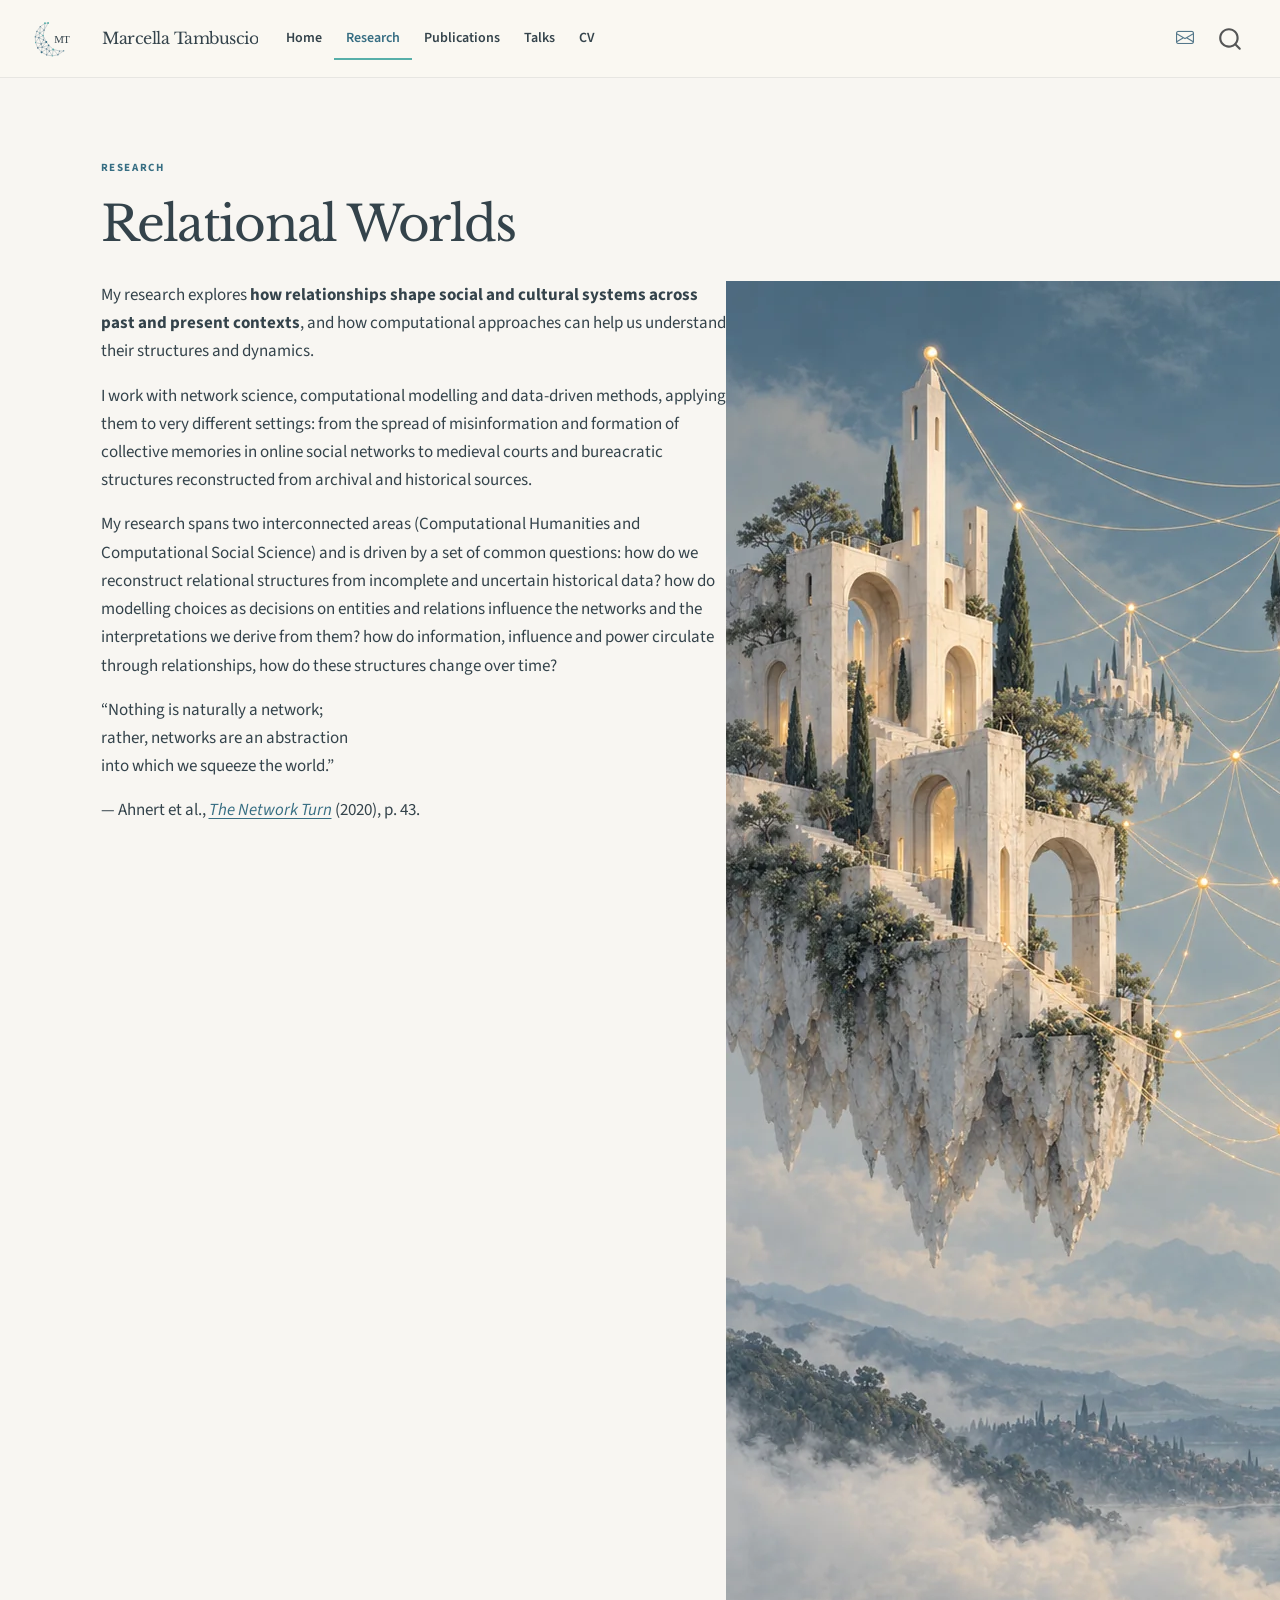
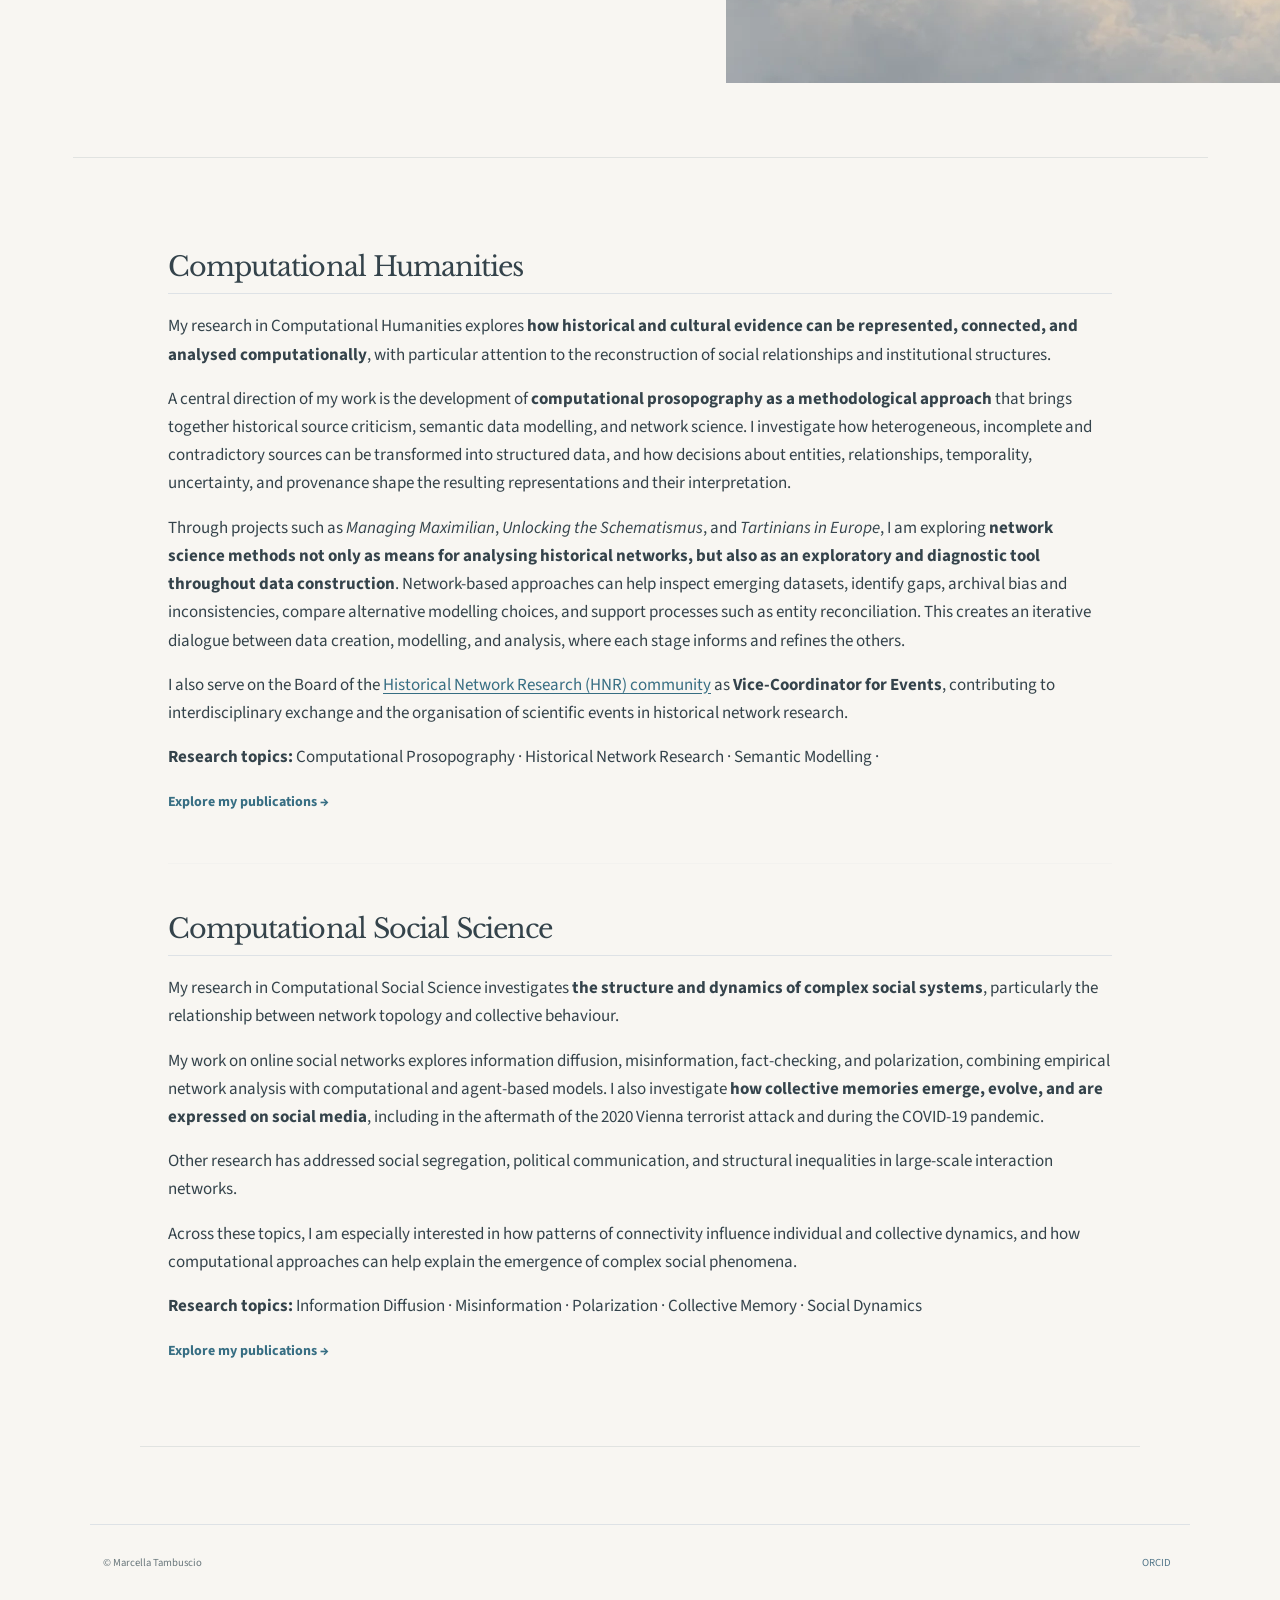
==== research.html @ 3cfc05c6 "Built site for gh-pages" ====
<!DOCTYPE html>
<html xmlns="http://www.w3.org/1999/xhtml" lang="en" xml:lang="en"><head>

<meta charset="utf-8">
<meta name="generator" content="quarto-1.10.19">

<meta name="viewport" content="width=device-width, initial-scale=1.0, user-scalable=yes">


<title>Research – Marcella Tambuscio</title>
<style>
/* Default styles provided by pandoc.
** See https://pandoc.org/MANUAL.html#variables-for-html for config info.
*/
span.smallcaps{font-variant: small-caps;}
div.columns{display: flex; gap: 1.5em;}
div.column{flex: auto;}
@media screen {
div.columns{gap: min(4vw, 1.5em);}
div.column{overflow-x: auto;}
}
div.hanging-indent{margin-left: 1.5em; text-indent: -1.5em;}
ul.task-list{list-style: none;}
ul.task-list li input[type="checkbox"] {
  width: 0.8em;
  margin: 0 0.8em 0.2em -1em; /* quarto-specific, see https://github.com/quarto-dev/quarto-cli/issues/4556 */ 
  vertical-align: middle;
}
</style>


<script src="site_libs/quarto-nav/quarto-nav.js"></script>
<script src="site_libs/quarto-nav/headroom.min.js"></script>
<script src="site_libs/clipboard/clipboard.min.js"></script>
<script src="site_libs/quarto-search/autocomplete.umd.js"></script>
<script src="site_libs/quarto-search/fuse.min.js"></script>
<script src="site_libs/quarto-search/quarto-search.js"></script>
<meta name="quarto:offset" content="./">
<link href="./assets/favicon.svg" rel="icon" type="image/svg+xml">
<script src="site_libs/quarto-html/quarto.js" type="module"></script>
<script src="site_libs/quarto-html/tabsets/tabsets.js" type="module"></script>
<script src="site_libs/quarto-html/popper.min.js"></script>
<script src="site_libs/quarto-html/tippy.umd.min.js"></script>
<script src="site_libs/quarto-html/anchor.min.js"></script>
<link href="site_libs/quarto-html/tippy.css" rel="stylesheet">
<link href="site_libs/quarto-html/quarto-syntax-highlighting-bf27225e3a48a9273f3daa8f8e829971.css" rel="stylesheet" id="quarto-text-highlighting-styles">
<script src="site_libs/bootstrap/bootstrap.min.js"></script>
<link href="site_libs/bootstrap/bootstrap-icons.css" rel="stylesheet">
<link href="site_libs/bootstrap/bootstrap-eec307e917b34aa638387cc2dadd3fce.min.css" rel="stylesheet" append-hash="true" id="quarto-bootstrap" data-mode="light">
<script id="quarto-search-options" type="application/json">{
  "location": "navbar",
  "copy-button": false,
  "collapse-after": 3,
  "panel-placement": "end",
  "type": "overlay",
  "limit": 50,
  "keyboard-shortcut": [
    "f",
    "/",
    "s"
  ],
  "show-item-context": false,
  "language": {
    "search-no-results-text": "No results",
    "search-matching-documents-text": "matching documents",
    "search-copy-link-title": "Copy link to search",
    "search-hide-matches-text": "Hide additional matches",
    "search-more-match-text": "more match in this document",
    "search-more-matches-text": "more matches in this document",
    "search-clear-button-title": "Clear",
    "search-text-placeholder": "",
    "search-detached-cancel-button-title": "Cancel",
    "search-submit-button-title": "Submit",
    "search-label": "Search"
  }
}</script>
<style>html{ scroll-behavior: smooth; }</style>


<link rel="stylesheet" href="styles.css">
</head>

<body class="nav-fixed quarto-light">

<div id="quarto-search-results"></div>
  <header id="quarto-header" class="headroom fixed-top">
    <nav class="navbar navbar-expand-lg " data-bs-theme="dark">
      <div class="navbar-container container-fluid">
      <div class="navbar-brand-container mx-auto">
    <a href="./index.html" class="navbar-brand navbar-brand-logo">
    <img src="./assets/logo-moon-mt.svg" alt="MT monogram formed by a network crescent" class="navbar-logo light-content">
    <img src="./assets/logo-moon-mt.svg" alt="MT monogram formed by a network crescent" class="navbar-logo dark-content">
    </a>
    <a class="navbar-brand" href="./index.html">
    <span class="navbar-title">Marcella Tambuscio</span>
    </a>
  </div>
            <div id="quarto-search" class="" title="Search"></div>
          <button class="navbar-toggler" type="button" data-bs-toggle="collapse" data-bs-target="#navbarCollapse" aria-controls="navbarCollapse" role="menu" aria-expanded="false" aria-label="Toggle navigation" onclick="if (window.quartoToggleHeadroom) { window.quartoToggleHeadroom(); }">
  <span class="navbar-toggler-icon"></span>
</button>
          <div class="collapse navbar-collapse" id="navbarCollapse">
            <ul class="navbar-nav navbar-nav-scroll me-auto">
  <li class="nav-item">
    <a class="nav-link" href="./index.html"> 
<span class="menu-text">Home</span></a>
  </li>  
  <li class="nav-item">
    <a class="nav-link active" href="./research.html" aria-current="page"> 
<span class="menu-text">Research</span></a>
  </li>  
  <li class="nav-item">
    <a class="nav-link" href="./publications.html"> 
<span class="menu-text">Publications</span></a>
  </li>  
  <li class="nav-item">
    <a class="nav-link" href="./talks.html"> 
<span class="menu-text">Talks</span></a>
  </li>  
  <li class="nav-item">
    <a class="nav-link" href="./cv.html"> 
<span class="menu-text">CV</span></a>
  </li>  
</ul>
            <ul class="navbar-nav navbar-nav-scroll ms-auto">
  <li class="nav-item compact">
    <a class="nav-link" href="mailto:marcella.tambuscio@uni-graz.at"> <i class="bi bi-envelope" role="img" aria-label="Email">
</i> 
<span class="menu-text"></span></a>
  </li>  
</ul>
          </div> <!-- /navcollapse -->
            <div class="quarto-navbar-tools">
</div>
      </div> <!-- /container-fluid -->
    </nav>
</header>
<!-- content -->
<div id="quarto-content" class="quarto-container page-columns page-rows-contents page-layout-full page-navbar">
<!-- sidebar -->
<!-- margin-sidebar -->
    
<!-- main -->
<main class="content column-page" id="quarto-document-content">

<header id="title-block-header" class="quarto-title-block default">
<div class="quarto-title">
<h1 class="title">Research</h1>
</div>



<div class="quarto-title-meta column-page">

    
  
    
  </div>
  


</header>


<div class="page-intro">
<div class="section-label">
RESEARCH
</div>
<section id="relational-worlds" class="level1">
<h1>Relational Worlds</h1>
<div class="columns">
<div class="column" style="width:58%;">
<p>My research explores <strong>how relationships shape social and cultural systems across past and present contexts</strong>, and how computational approaches can help us understand their structures and dynamics.</p>
<p>I work with network science, computational modelling and data-driven methods, applying them to very different settings: from the spread of misinformation and formation of collective memories in online social networks to medieval courts and bureacratic structures reconstructed from archival and historical sources.</p>
<p>My research spans two interconnected areas (Computational Humanities and Computational Social Science) and is driven by a set of common questions: how do we reconstruct relational structures from incomplete and uncertain historical data? how do modelling choices as decisions on entities and relations influence the networks and the interpretations we derive from them? how do information, influence and power circulate through relationships, how do these structures change over time?</p>
<div class="research-quote">
<p>“Nothing is naturally a network;<br> rather, networks are an abstraction<br> into which we squeeze the world.”</p>
<p>— Ahnert et al., <a href="https://doi.org/10.1017/9781108866804"><em>The Network Turn</em></a> (2020), p.&nbsp;43.</p>
</div>
</div><div class="column" style="width:42%;">
<p><img src="assets/ersilia-relational-worlds.webp" alt="Illustration of historical and cultural connections" class="research-illustration"></p>
</div>
</div>
</section>
</div>
<div class="site-section research-detail">
<section id="computational-humanities" class="level2">
<h2 class="anchored" data-anchor-id="computational-humanities">Computational Humanities</h2>
<p>My research in Computational Humanities explores <strong>how historical and cultural evidence can be represented, connected, and analysed computationally</strong>, with particular attention to the reconstruction of social relationships and institutional structures.</p>
<p>A central direction of my work is the development of <strong>computational prosopography as a methodological approach</strong> that brings together historical source criticism, semantic data modelling, and network science. I investigate how heterogeneous, incomplete and contradictory sources can be transformed into structured data, and how decisions about entities, relationships, temporality, uncertainty, and provenance shape the resulting representations and their interpretation.</p>
<p>Through projects such as <em>Managing Maximilian</em>, <em>Unlocking the Schematismus</em>, and <em>Tartinians in Europe</em>, I am exploring <strong>network science methods not only as means for analysing historical networks, but also as an exploratory and diagnostic tool throughout data construction</strong>. Network-based approaches can help inspect emerging datasets, identify gaps, archival bias and inconsistencies, compare alternative modelling choices, and support processes such as entity reconciliation. This creates an iterative dialogue between data creation, modelling, and analysis, where each stage informs and refines the others.</p>
<p>I also serve on the Board of the <a href="https://historicalnetworkresearch.org/about/">Historical Network Research (HNR) community</a> as <strong>Vice-Coordinator for Events</strong>, contributing to interdisciplinary exchange and the organisation of scientific events in historical network research.</p>
<p><strong>Research topics:</strong> Computational Prosopography · Historical Network Research · Semantic Modelling ·</p>
<!--

**Selected Publications**

- Tambuscio, M., Sagadin, S., Hadden, R. & Vogeler, G. (2026).
  *From Prosopography to Networks: Modelling Choices in Historical Knowledge Graphs*.
  Accepted for publication.

- Tambuscio, M. & Vogeler, G. (2025).
  [*Bridging Semantics and Structure: a Typed Prosopographical Network of Maximilian I’s Court*](https://doi.org/10.63744/eWebTidsVFzV).
  *Anthology of Computers and the Humanities*, 3, 131–141.

- Tambuscio, M. & Andrews, T. L. (2021).
  [*Geolocation and Named Entity Recognition in Ancient Texts: A Case Study about Ghewond’s Armenian History*](https://ceur-ws.org/Vol-2989/short_paper28.pdf).
  *Proceedings of CHR 2021*, 136–148.  

### Selected projects

- [Managing Maximilian](projects/managing-maximilian.qmd) — modelling prosopographical data and relationships at the court of Maximilian I.
- [Unlocking the Schematismus](projects/schematismus.qmd) — investigating administrative and social structures in the Habsburg context.
- [Tartinians in Europe](projects/tartinians.qmd) — reconstructing relationships in eighteenth-century European musical culture.

-->
<p><a href="./publications.html" class="text-link">Explore my publications →</a></p>
<hr>
</section>
<section id="computational-social-science" class="level2">
<h2 class="anchored" data-anchor-id="computational-social-science">Computational Social Science</h2>
<p>My research in Computational Social Science investigates <strong>the structure and dynamics of complex social systems</strong>, particularly the relationship between network topology and collective behaviour.</p>
<p>My work on online social networks explores information diffusion, misinformation, fact-checking, and polarization, combining empirical network analysis with computational and agent-based models. I also investigate <strong>how collective memories emerge, evolve, and are expressed on social media</strong>, including in the aftermath of the 2020 Vienna terrorist attack and during the COVID-19 pandemic.</p>
<p>Other research has addressed social segregation, political communication, and structural inequalities in large-scale interaction networks.</p>
<p>Across these topics, I am especially interested in how patterns of connectivity influence individual and collective dynamics, and how computational approaches can help explain the emergence of complex social phenomena.</p>
<p><strong>Research topics:</strong> Information Diffusion · Misinformation · Polarization · Collective Memory · Social Dynamics</p>
<!--

### Selected Publications

- Tambuscio, Oliveira, Ciampaglia & Ruffo (2018). *Network Segregation in a Model of Misinformation and Fact Checking.*

- Tambuscio & Ruffo (2019). *Urban Legends Spreading in a Segregated Society.*

- Lai, Tambuscio, Patti, Ruffo & Rosso (2019). *Stance Polarity in Political Debates: A Diachronic Perspective of Network Homophily and Conversations on Twitter.*

- Semeraro, Tambuscio, Ronchiadin & Ruffo (2020). *Structural Inequalities Emerging from a Large Wire Transfers Network.*

- Tambuscio & Tschiggerl (2023). *“#schleichdiduoaschloch” Terror, Collective Memory, and Social Media.*

-->
<p><a href="./publications.html" class="text-link">Explore my publications →</a></p>
</section>
</div>



<a onclick="window.scrollTo(0, 0); return false;" role="button" id="quarto-back-to-top"><i class="bi bi-arrow-up"></i> Back to top</a></main> <!-- /main -->
<script id="quarto-html-after-body" type="application/javascript">
  window.document.addEventListener("DOMContentLoaded", function (event) {
    const icon = "";
    const anchorJS = new window.AnchorJS();
    anchorJS.options = {
      placement: 'right',
      icon: icon
    };
    anchorJS.add('.anchored');
    const isCodeAnnotation = (el) => {
      for (const clz of el.classList) {
        if (clz.startsWith('code-annotation-')) {                     
          return true;
        }
      }
      return false;
    }
    const onCopySuccess = function(e) {
      // button target
      const button = e.trigger;
      // don't keep focus
      button.blur();
      // flash "checked"
      button.classList.add('code-copy-button-checked');
      var currentTitle = button.getAttribute("title");
      button.setAttribute("title", "Copied!");
      let tooltip;
      if (window.bootstrap) {
        button.setAttribute("data-bs-toggle", "tooltip");
        button.setAttribute("data-bs-placement", "left");
        button.setAttribute("data-bs-title", "Copied!");
        tooltip = new bootstrap.Tooltip(button, 
          { trigger: "manual", 
            customClass: "code-copy-button-tooltip",
            offset: [0, -8]});
        tooltip.show();    
      }
      setTimeout(function() {
        if (tooltip) {
          tooltip.hide();
          button.removeAttribute("data-bs-title");
          button.removeAttribute("data-bs-toggle");
          button.removeAttribute("data-bs-placement");
        }
        button.setAttribute("title", currentTitle);
        button.classList.remove('code-copy-button-checked');
      }, 1000);
      // clear code selection
      e.clearSelection();
    }
    const getTextToCopy = function(trigger) {
      const outerScaffold = trigger.parentElement.cloneNode(true);
      const codeEl = outerScaffold.querySelector('code');
      for (const childEl of codeEl.children) {
        if (isCodeAnnotation(childEl)) {
          childEl.remove();
        }
      }
      return codeEl.innerText;
    }
    const clipboard = new window.ClipboardJS('.code-copy-button:not([data-in-quarto-modal])', {
      text: getTextToCopy
    });
    clipboard.on('success', onCopySuccess);
    if (window.document.getElementById('quarto-embedded-source-code-modal')) {
      const clipboardModal = new window.ClipboardJS('.code-copy-button[data-in-quarto-modal]', {
        text: getTextToCopy,
        container: window.document.getElementById('quarto-embedded-source-code-modal')
      });
      clipboardModal.on('success', onCopySuccess);
    }
      var localhostRegex = new RegExp(/^(?:http|https):\/\/localhost\:?[0-9]*\//);
      var mailtoRegex = new RegExp(/^mailto:/);
        var filterRegex = new RegExp("https:\/\/mtambuscio\.github\.io");
      var isInternal = (href) => {
          return filterRegex.test(href) || localhostRegex.test(href) || mailtoRegex.test(href);
      }
      // Inspect non-navigation links and adorn them if external
     var links = window.document.querySelectorAll('a[href]:not(.nav-link):not(.navbar-brand):not(.toc-action):not(.sidebar-link):not(.sidebar-item-toggle):not(.pagination-link):not(.no-external):not([aria-hidden]):not(.dropdown-item):not(.quarto-navigation-tool):not(.about-link)');
      for (var i=0; i<links.length; i++) {
        const link = links[i];
        if (!isInternal(link.href)) {
          // undo the damage that might have been done by quarto-nav.js in the case of
          // links that we want to consider external
          if (link.dataset.originalHref !== undefined) {
            link.href = link.dataset.originalHref;
          }
            // target, if specified
            link.setAttribute("target", "_blank");
            if (link.getAttribute("rel") === null) {
              link.setAttribute("rel", "noopener");
            }
        }
      }
    function tippyHover(el, contentFn, onTriggerFn, onUntriggerFn) {
      const config = {
        allowHTML: true,
        maxWidth: 500,
        delay: 100,
        arrow: false,
        appendTo: function(el) {
            return el.parentElement;
        },
        interactive: true,
        interactiveBorder: 10,
        theme: 'quarto',
        placement: 'bottom-start',
      };
      if (contentFn) {
        config.content = contentFn;
      }
      if (onTriggerFn) {
        config.onTrigger = onTriggerFn;
      }
      if (onUntriggerFn) {
        config.onUntrigger = onUntriggerFn;
      }
      window.tippy(el, config); 
    }
    const noterefs = window.document.querySelectorAll('a[role="doc-noteref"]');
    for (var i=0; i<noterefs.length; i++) {
      const ref = noterefs[i];
      tippyHover(ref, function() {
        // use id or data attribute instead here
        let href = ref.getAttribute('data-footnote-href') || ref.getAttribute('href');
        try { href = new URL(href).hash; } catch {}
        const id = href.replace(/^#\/?/, "");
        const note = window.document.getElementById(id);
        if (note) {
          return note.innerHTML;
        } else {
          return "";
        }
      });
    }
    const xrefs = window.document.querySelectorAll('a.quarto-xref');
    const processXRef = (id, note) => {
      // Strip column container classes
      const stripColumnClz = (el) => {
        el.classList.remove("page-full", "page-columns");
        if (el.children) {
          for (const child of el.children) {
            stripColumnClz(child);
          }
        }
      }
      stripColumnClz(note)
      if (id === null || id.startsWith('sec-')) {
        // Special case sections, only their first couple elements
        const container = document.createElement("div");
        if (note.children && note.children.length > 2) {
          container.appendChild(note.children[0].cloneNode(true));
          for (let i = 1; i < note.children.length; i++) {
            const child = note.children[i];
            if (child.tagName === "P" && child.innerText === "") {
              continue;
            } else {
              container.appendChild(child.cloneNode(true));
              break;
            }
          }
          if (window.Quarto?.typesetMath) {
            window.Quarto.typesetMath(container);
          }
          return container.innerHTML
        } else {
          if (window.Quarto?.typesetMath) {
            window.Quarto.typesetMath(note);
          }
          return note.innerHTML;
        }
      } else {
        // Remove any anchor links if they are present
        const anchorLink = note.querySelector('a.anchorjs-link');
        if (anchorLink) {
          anchorLink.remove();
        }
        if (window.Quarto?.typesetMath) {
          window.Quarto.typesetMath(note);
        }
        if (note.classList.contains("callout")) {
          return note.outerHTML;
        } else {
          return note.innerHTML;
        }
      }
    }
    for (var i=0; i<xrefs.length; i++) {
      const xref = xrefs[i];
      tippyHover(xref, undefined, function(instance) {
        instance.disable();
        let url = xref.getAttribute('href');
        let hash = undefined; 
        if (url.startsWith('#')) {
          hash = url;
        } else {
          try { hash = new URL(url).hash; } catch {}
        }
        if (hash) {
          const id = hash.replace(/^#\/?/, "");
          const note = window.document.getElementById(id);
          if (note !== null) {
            try {
              const html = processXRef(id, note.cloneNode(true));
              instance.setContent(html);
            } finally {
              instance.enable();
              instance.show();
            }
          } else {
            // See if we can fetch this
            fetch(url.split('#')[0])
            .then(res => res.text())
            .then(html => {
              const parser = new DOMParser();
              const htmlDoc = parser.parseFromString(html, "text/html");
              const note = htmlDoc.getElementById(id);
              if (note !== null) {
                const html = processXRef(id, note);
                instance.setContent(html);
              } 
            }).finally(() => {
              instance.enable();
              instance.show();
            });
          }
        } else {
          // See if we can fetch a full url (with no hash to target)
          // This is a special case and we should probably do some content thinning / targeting
          fetch(url)
          .then(res => res.text())
          .then(html => {
            const parser = new DOMParser();
            const htmlDoc = parser.parseFromString(html, "text/html");
            const note = htmlDoc.querySelector('main.content');
            if (note !== null) {
              // This should only happen for chapter cross references
              // (since there is no id in the URL)
              // remove the first header
              if (note.children.length > 0 && note.children[0].tagName === "HEADER") {
                note.children[0].remove();
              }
              const html = processXRef(null, note);
              instance.setContent(html);
            } 
          }).finally(() => {
            instance.enable();
            instance.show();
          });
        }
      }, function(instance) {
      });
    }
        let selectedAnnoteEl;
        const selectorForAnnotation = ( cell, annotation) => {
          let cellAttr = 'data-code-cell="' + cell + '"';
          let lineAttr = 'data-code-annotation="' +  annotation + '"';
          const selector = 'span[' + cellAttr + '][' + lineAttr + ']';
          return selector;
        }
        const selectCodeLines = (annoteEl) => {
          const doc = window.document;
          const targetCell = annoteEl.getAttribute("data-target-cell");
          const targetAnnotation = annoteEl.getAttribute("data-target-annotation");
          const annoteSpan = window.document.querySelector(selectorForAnnotation(targetCell, targetAnnotation));
          const lines = annoteSpan.getAttribute("data-code-lines").split(",");
          const lineIds = lines.map((line) => {
            return targetCell + "-" + line;
          })
          let top = null;
          let height = null;
          let parent = null;
          if (lineIds.length > 0) {
              //compute the position of the single el (top and bottom and make a div)
              const el = window.document.getElementById(lineIds[0]);
              top = el.offsetTop;
              height = el.offsetHeight;
              parent = el.parentElement.parentElement;
            if (lineIds.length > 1) {
              const lastEl = window.document.getElementById(lineIds[lineIds.length - 1]);
              const bottom = lastEl.offsetTop + lastEl.offsetHeight;
              height = bottom - top;
            }
            if (top !== null && height !== null && parent !== null) {
              // cook up a div (if necessary) and position it 
              let div = window.document.getElementById("code-annotation-line-highlight");
              if (div === null) {
                div = window.document.createElement("div");
                div.setAttribute("id", "code-annotation-line-highlight");
                div.style.position = 'absolute';
                parent.appendChild(div);
              }
              div.style.top = top - 2 + "px";
              div.style.height = height + 4 + "px";
              div.style.left = 0;
              let gutterDiv = window.document.getElementById("code-annotation-line-highlight-gutter");
              if (gutterDiv === null) {
                gutterDiv = window.document.createElement("div");
                gutterDiv.setAttribute("id", "code-annotation-line-highlight-gutter");
                gutterDiv.style.position = 'absolute';
                const codeCell = window.document.getElementById(targetCell);
                const gutter = codeCell.querySelector('.code-annotation-gutter');
                gutter.appendChild(gutterDiv);
              }
              gutterDiv.style.top = top - 2 + "px";
              gutterDiv.style.height = height + 4 + "px";
            }
            selectedAnnoteEl = annoteEl;
          }
        };
        const unselectCodeLines = () => {
          const elementsIds = ["code-annotation-line-highlight", "code-annotation-line-highlight-gutter"];
          elementsIds.forEach((elId) => {
            const div = window.document.getElementById(elId);
            if (div) {
              div.remove();
            }
          });
          selectedAnnoteEl = undefined;
        };
          // Handle positioning of the toggle
      window.addEventListener(
        "resize",
        throttle(() => {
          elRect = undefined;
          if (selectedAnnoteEl) {
            selectCodeLines(selectedAnnoteEl);
          }
        }, 10)
      );
      function throttle(fn, ms) {
      let throttle = false;
      let timer;
        return (...args) => {
          if(!throttle) { // first call gets through
              fn.apply(this, args);
              throttle = true;
          } else { // all the others get throttled
              if(timer) clearTimeout(timer); // cancel #2
              timer = setTimeout(() => {
                fn.apply(this, args);
                timer = throttle = false;
              }, ms);
          }
        };
      }
        // Attach click handler to the DT
        const annoteDls = window.document.querySelectorAll('dt[data-target-cell]');
        for (const annoteDlNode of annoteDls) {
          annoteDlNode.addEventListener('click', (event) => {
            const clickedEl = event.target;
            if (clickedEl !== selectedAnnoteEl) {
              unselectCodeLines();
              const activeEl = window.document.querySelector('dt[data-target-cell].code-annotation-active');
              if (activeEl) {
                activeEl.classList.remove('code-annotation-active');
              }
              selectCodeLines(clickedEl);
              clickedEl.classList.add('code-annotation-active');
            } else {
              // Unselect the line
              unselectCodeLines();
              clickedEl.classList.remove('code-annotation-active');
            }
          });
        }
    const findCites = (el) => {
      const parentEl = el.parentElement;
      if (parentEl) {
        const cites = parentEl.dataset.cites;
        if (cites) {
          return {
            el,
            cites: cites.split(' ')
          };
        } else {
          return findCites(el.parentElement)
        }
      } else {
        return undefined;
      }
    };
    var bibliorefs = window.document.querySelectorAll('a[role="doc-biblioref"]');
    for (var i=0; i<bibliorefs.length; i++) {
      const ref = bibliorefs[i];
      const citeInfo = findCites(ref);
      if (citeInfo) {
        tippyHover(citeInfo.el, function() {
          var popup = window.document.createElement('div');
          citeInfo.cites.forEach(function(cite) {
            var citeDiv = window.document.createElement('div');
            citeDiv.classList.add('hanging-indent');
            citeDiv.classList.add('csl-entry');
            var biblioDiv = window.document.getElementById('ref-' + cite);
            if (biblioDiv) {
              citeDiv.innerHTML = biblioDiv.innerHTML;
            }
            popup.appendChild(citeDiv);
          });
          return popup.innerHTML;
        });
      }
    }
  });
  </script>
</div> <!-- /content -->
<footer class="footer">
  <div class="nav-footer">
    <div class="nav-footer-left">
<p>© Marcella Tambuscio</p>
</div>   
    <div class="nav-footer-center">
      &nbsp;
    </div>
    <div class="nav-footer-right">
      <ul class="footer-items list-unstyled">
    <li class="nav-item">
    <a class="nav-link" href="https://orcid.org/0000-0003-2097-1333">
<p>ORCID</p>
</a>
  </li>  
</ul>
    </div>
  </div>
</footer>




<script src="site_libs/quarto-html/zenscroll-min.js"></script>
</body></html>
---- site_libs/quarto-html/tippy.css ----
.tippy-box[data-animation=fade][data-state=hidden]{opacity:0}[data-tippy-root]{max-width:calc(100vw - 10px)}.tippy-box{position:relative;background-color:#333;color:#fff;border-radius:4px;font-size:14px;line-height:1.4;white-space:normal;outline:0;transition-property:transform,visibility,opacity}.tippy-box[data-placement^=top]>.tippy-arrow{bottom:0}.tippy-box[data-placement^=top]>.tippy-arrow:before{bottom:-7px;left:0;border-width:8px 8px 0;border-top-color:initial;transform-origin:center top}.tippy-box[data-placement^=bottom]>.tippy-arrow{top:0}.tippy-box[data-placement^=bottom]>.tippy-arrow:before{top:-7px;left:0;border-width:0 8px 8px;border-bottom-color:initial;transform-origin:center bottom}.tippy-box[data-placement^=left]>.tippy-arrow{right:0}.tippy-box[data-placement^=left]>.tippy-arrow:before{border-width:8px 0 8px 8px;border-left-color:initial;right:-7px;transform-origin:center left}.tippy-box[data-placement^=right]>.tippy-arrow{left:0}.tippy-box[data-placement^=right]>.tippy-arrow:before{left:-7px;border-width:8px 8px 8px 0;border-right-color:initial;transform-origin:center right}.tippy-box[data-inertia][data-state=visible]{transition-timing-function:cubic-bezier(.54,1.5,.38,1.11)}.tippy-arrow{width:16px;height:16px;color:#333}.tippy-arrow:before{content:"";position:absolute;border-color:transparent;border-style:solid}.tippy-content{position:relative;padding:5px 9px;z-index:1}
---- site_libs/quarto-html/quarto-syntax-highlighting-bf27225e3a48a9273f3daa8f8e829971.css ----
/* quarto syntax highlight colors */
:root {
  --quarto-hl-ot-color: #003B4F;
  --quarto-hl-at-color: #657422;
  --quarto-hl-ss-color: #20794D;
  --quarto-hl-an-color: #5E5E5E;
  --quarto-hl-fu-color: #4758AB;
  --quarto-hl-st-color: #20794D;
  --quarto-hl-cf-color: #003B4F;
  --quarto-hl-op-color: #5E5E5E;
  --quarto-hl-er-color: #AD0000;
  --quarto-hl-bn-color: #AD0000;
  --quarto-hl-al-color: #AD0000;
  --quarto-hl-va-color: #111111;
  --quarto-hl-bu-color: inherit;
  --quarto-hl-ex-color: inherit;
  --quarto-hl-pp-color: #AD0000;
  --quarto-hl-in-color: #5E5E5E;
  --quarto-hl-vs-color: #20794D;
  --quarto-hl-wa-color: #5E5E5E;
  --quarto-hl-do-color: #5E5E5E;
  --quarto-hl-im-color: #00769E;
  --quarto-hl-ch-color: #20794D;
  --quarto-hl-dt-color: #AD0000;
  --quarto-hl-fl-color: #AD0000;
  --quarto-hl-co-color: #5E5E5E;
  --quarto-hl-cv-color: #5E5E5E;
  --quarto-hl-cn-color: #8f5902;
  --quarto-hl-sc-color: #5E5E5E;
  --quarto-hl-dv-color: #AD0000;
  --quarto-hl-kw-color: #003B4F;
}

/* other quarto variables */
:root {
  --quarto-font-monospace: SFMono-Regular, Menlo, Monaco, Consolas, "Liberation Mono", "Courier New", monospace;
}

/* syntax highlight based on Pandoc's rules */
pre > code.sourceCode > span {
  color: #003B4F;
}

code.sourceCode > span {
  color: #003B4F;
}

div.sourceCode,
div.sourceCode pre.sourceCode {
  color: #003B4F;
}

/* Normal */
code span {
  color: #003B4F;
}

/* Alert */
code span.al {
  color: #AD0000;
  font-style: inherit;
}

/* Annotation */
code span.an {
  color: #5E5E5E;
  font-style: inherit;
}

/* Attribute */
code span.at {
  color: #657422;
  font-style: inherit;
}

/* BaseN */
code span.bn {
  color: #AD0000;
  font-style: inherit;
}

/* BuiltIn */
code span.bu {
  font-style: inherit;
}

/* ControlFlow */
code span.cf {
  color: #003B4F;
  font-weight: bold;
  font-style: inherit;
}

/* Char */
code span.ch {
  color: #20794D;
  font-style: inherit;
}

/* Constant */
code span.cn {
  color: #8f5902;
  font-style: inherit;
}

/* Comment */
code span.co {
  color: #5E5E5E;
  font-style: inherit;
}

/* CommentVar */
code span.cv {
  color: #5E5E5E;
  font-style: italic;
}

/* Documentation */
code span.do {
  color: #5E5E5E;
  font-style: italic;
}

/* DataType */
code span.dt {
  color: #AD0000;
  font-style: inherit;
}

/* DecVal */
code span.dv {
  color: #AD0000;
  font-style: inherit;
}

/* Error */
code span.er {
  color: #AD0000;
  font-style: inherit;
}

/* Extension */
code span.ex {
  font-style: inherit;
}

/* Float */
code span.fl {
  color: #AD0000;
  font-style: inherit;
}

/* Function */
code span.fu {
  color: #4758AB;
  font-style: inherit;
}

/* Import */
code span.im {
  color: #00769E;
  font-style: inherit;
}

/* Information */
code span.in {
  color: #5E5E5E;
  font-style: inherit;
}

/* Keyword */
code span.kw {
  color: #003B4F;
  font-weight: bold;
  font-style: inherit;
}

/* Operator */
code span.op {
  color: #5E5E5E;
  font-style: inherit;
}

/* Other */
code span.ot {
  color: #003B4F;
  font-style: inherit;
}

/* Preprocessor */
code span.pp {
  color: #AD0000;
  font-style: inherit;
}

/* SpecialChar */
code span.sc {
  color: #5E5E5E;
  font-style: inherit;
}

/* SpecialString */
code span.ss {
  color: #20794D;
  font-style: inherit;
}

/* String */
code span.st {
  color: #20794D;
  font-style: inherit;
}

/* Variable */
code span.va {
  color: #111111;
  font-style: inherit;
}

/* VerbatimString */
code span.vs {
  color: #20794D;
  font-style: inherit;
}

/* Warning */
code span.wa {
  color: #5E5E5E;
  font-style: italic;
}

.prevent-inlining {
  content: "</";
}

/*# sourceMappingURL=8be38f48d34c45af72792cbd699585e7.css.map */
---- styles.css ----
/* Coastal Networks — palette 03 (hybrid) */
@import url('https://fonts.googleapis.com/css2?family=Libre+Baskerville:wght@400;700&family=Source+Sans+3:wght@400;500;600;700&display=swap');
:root {
  --sand:#F8F6F2;
  --paper:#FCFBF8;
  --aqua-pale:#D8E9E7;
  --aqua:#57AFA9;
  --slate-blue:#54778A;
  --deep-blue:#376E83;
  --ink:#34434B;
  --muted:#69777C;
  --line:#E1E3E1;
  --font-body:'Source Sans 3',Arial,sans-serif;
  --font-display:'Libre Baskerville',Georgia,serif;
}
html {scroll-behavior:smooth;}
body {background:var(--sand);color:var(--ink);font-family:var(--font-body);font-size:17px;line-height:1.66;}
::selection {background:#B9DCDA;color:#213942;}
a {color:var(--deep-blue);text-underline-offset:3px;}
a:hover {color:#2A7782;}
#quarto-content {background:var(--sand);}
#quarto-content main {padding:0;max-width:100%;}
#title-block-header {display:none;}
#quarto-header {border-bottom:1px solid rgba(72,87,94,.11);background:rgba(250,248,243,.97);}
.navbar {background:rgba(250,248,243,.97)!important;box-shadow:none;padding:12px 0;}
.navbar-brand {font-family:var(--font-display);font-size:16px!important;letter-spacing:-.03em;color:var(--ink)!important;}
.navbar .nav-link {color:var(--ink)!important;font-size:14px;font-weight:600;padding:9px 12px!important;}
.navbar .nav-link.active,.navbar .nav-link:hover{color:var(--deep-blue)!important;}
.navbar .nav-link.active {box-shadow:inset 0 -2px 0 var(--aqua);}
.navbar .bi {color:var(--slate-blue);}
.navbar-toggler {border-color:var(--line);}
#quarto-footer {border-top:1px solid var(--line);}
.nav-footer {background:var(--sand);font-size:13px;color:var(--muted);max-width:1100px;margin:0 auto;padding-top:1.6rem;padding-bottom:1.6rem;}
.nav-footer a {color:var(--slate-blue);}

/* Layout */
.hero-section {
  background-color: #F8F6F2;

  background-image:
    linear-gradient(
      90deg,
      #F8F6F2 0%,
      rgba(248, 246, 242, 0.96) 20%,
      rgba(248, 246, 242, 0.70) 40%,
      rgba(248, 246, 242, 0) 65%
    ),
    url('assets/network-moon.svg');

  background-repeat: no-repeat;
  background-size: 100% 100%, min(93vw, 1300px) auto;
  background-position: center, 100% 50%;
  background-blend-mode: normal, darken;

  overflow: hidden;
  border-bottom: 1px solid var(--line);
}
.hero-inner {max-width:1140px;margin:auto;padding: 70px 28px 162px;min-height:455px;position:relative;}
.hero-inner>p{max-width:520px;font-size:18px;color:var(--ink);line-height:1.7;margin:0 0 25px;position:relative;z-index:1;}
.eyebrow,.section-label {font-size:11px;letter-spacing:.15em;color:var(--deep-blue);font-weight:700;text-transform:uppercase;}
.eyebrow {margin-bottom:26px;}
h1,h2,h3,h4 {font-family:var(--font-display);font-weight:400;line-height:1.35;letter-spacing:-.035em;color:var(--ink);}
h1.hero-name {font-size:clamp(2.6rem,4.4vw,4.05rem);line-height:1.2;margin:0 0 13px;padding:0;border:0;max-width:720px;}
.hero-subtitle{font-family:var(--font-display);font-size:clamp(1.3rem,2.1vw,1.75rem);line-height:1.43;margin-bottom:24px;color:#637783;letter-spacing:-.03em;}
.amp {color:var(--deep-blue);}
.hero-actions {display:flex;gap:12px;align-items:center;flex-wrap:wrap;}
.btn-primary-custom,.btn-outline-custom{padding:11px 20px;display:inline-flex;align-items:center;gap:12px;text-decoration:none!important;font-weight:600;font-size:14px;border-radius:5px;transition:.2s ease;}
.btn-primary-custom {background:var(--deep-blue);color:white!important;border:1px solid var(--deep-blue);}
.btn-primary-custom:hover {background:#25566C;color:white!important;transform:translateY(-1px);}
.btn-outline-custom {background:rgba(248,246,242,.77);color:var(--deep-blue)!important;border:1px solid var(--slate-blue);}
.btn-outline-custom:hover {background:#E9F1F0;}
.site-section {max-width:1140px;margin:0 auto;padding:66px 28px;border-bottom:1px solid var(--line);}
.site-section:last-child {border-bottom:0;}
.intro-section {max-width:970px;}
.site-section .section-label {margin-bottom:21px;}
.site-section h2.section-heading {font-size:clamp(1.6rem,2.6vw,2.1rem);margin:0 0 20px;}
.site-section p {font-size:17px;}
.intro-section p {max-width:850px;}
.text-link {font-size:14px;font-weight:700;color:var(--deep-blue);text-decoration:none!important;border-bottom:1px solid transparent;}
.text-link:hover {border-bottom-color:currentColor;}
.section-heading-row{display:flex;justify-content:space-between;gap:14px;align-items:center;margin-bottom:24px;}
.section-heading-row .section-label{margin:0;}


.about-photo {
  float: right;
  width: 220px;
  aspect-ratio: 4 / 5;
  object-fit: cover;
  border-radius: 12px;
  margin: 0 0 24px 36px;
}

.intro-section::after {
  content: "";
  display: block;
  clear: both;
}

@media (max-width: 640px) {
  .about-photo {
    float: none;
    display: block;
    width: min(240px, 100%);
    margin: 16px auto 24px;
  }
}


/* Research cards */
.research-grid{display:grid;grid-template-columns:repeat(2,minmax(0,1fr));gap:18px;}
.research-card {background:var(--paper);border:1px solid var(--line);padding:29px;display:grid;grid-template-columns:75px 1fr;gap:21px;border-radius:7px;box-shadow:0 8px 30px rgba(33,60,67,.025);}
.research-card h3 {font-size:19px;line-height:1.42;margin:0 0 10px;}
.research-card p {font-size:15px;line-height:1.55;color:#64717a;max-width:360px;margin:0 0 14px;}
.research-glyph{height:67px;width:67px;border:1px solid #E5ECEC;border-radius:6px;background:#F4F8F7;display:grid;place-items:center;font-family:Georgia,serif;font-size:40px;font-weight:normal;color:#578AA5;line-height:1;}
.research-glyph--history{font-size:34px;color:#64A6AB;}

/* Project cards */
.projects-grid {display:grid;grid-template-columns:repeat(3,minmax(0,1fr));gap:26px;}
.project-card {min-width:0;}
.project-image-link{display:block;overflow:hidden;border-radius:6px;background:#F1F4F3;border:1px solid #E5E9E9;aspect-ratio: 1.8;}
.project-image-link img{height:100%;width:100%;object-fit:cover;transition:transform .25s ease;}
.project-image-link:hover img{transform:scale(1.035);}
.project-card h3 {margin:17px 0 7px;font-size:17px;letter-spacing:-.025em;line-height:1.3;}
.project-card p{font-size:14.5px;line-height:1.55;color:#66737b;margin:0 0 13px;}
.image-note {font-size:12px!important;color:#839095;margin-top:18px;font-style:italic;}

/* Publications preview */
.publications-preview{padding-top:52px;}
.publication-item{display:grid;grid-template-columns:62px 1fr;gap:17px;padding:15px 0;border-bottom:1px solid var(--line);font-size:15px;line-height:1.55;}
.publication-item:last-child {border-bottom:0;}
.publication-item strong {font-weight:600;color:var(--ink);}
.pub-year {font-weight:600;color:var(--muted);}
.pub-meta {color:#77848A;font-size:13.5px;}
.closing-note{padding-top:52px;padding-bottom:68px;}

/* Inner pages */
.page-intro{max-width:1140px;margin:0 auto;padding:65px 28px 58px;border-bottom:1px solid var(--line);background:transparent;}
.page-intro h1{font-size:clamp(2rem,3.8vw,3.3rem);margin:15px 0 23px;max-width:870px;}
.page-intro>p{max-width:820px;font-size:18px;line-height:1.7;}
.research-detail,.bibliography-page,.cv-page {max-width:1000px;}
.research-detail h2,.bibliography-page h2,.cv-page h2{font-size:27px;margin:25px 0 18px;}
.research-detail h3{font-size:19px;margin:30px 0 14px;}
.research-detail li,.bibliography-page p,.cv-page p,.cv-page li {line-height:1.73;}
.research-detail hr {margin:47px 0;border-color:var(--line);}
.bibliography-page>p{padding:8px 0 12px;border-bottom:1px solid var(--line);}
.bibliography-page h2{padding-bottom:10px;border-bottom:1px solid var(--line);}
.project-detail-image {max-width:780px;width:100%;height:auto;background:#F0F3F2;border:1px solid var(--line);border-radius:7px;}
.cv-notice{background:#E8EFEF;border-left:3px solid var(--deep-blue);color:#53636D;font-size:14px!important;padding:15px 20px;max-width:850px;margin-top:30px;}
.cv-page table {width:100%;font-size:15px;}
.cv-page table th {background:#EBF1F0;}
.cv-page table td {padding:12px;}
.network-embed-wrapper{aspect-ratio:16/10;max-width:900px;min-height:350px;background:#EEF2F1;}
.network-embed-wrapper iframe{width:100%;height:100%;border:1px solid var(--line);}

@media(max-width:900px){
  .hero-section{background-size:1100px auto;background-position:calc(100% + 265px) 48%;}
  .hero-inner{padding-top:96px;padding-bottom:100px;}
  .research-card{grid-template-columns:1fr;gap:16px;padding:24px;}
  .projects-grid{gap:18px;}
}
@media(max-width:700px){
  .hero-section{background-image:linear-gradient(rgba(248,246,242,.55),rgba(248,246,242,.94)),url('assets/network-moon.svg');background-size:100%,850px auto;background-position:center,calc(100% + 360px) 18%;}
  .hero-inner{padding:84px 24px 74px;min-height:unset;}
  .hero-inner>p{font-size:16px;}
  .eyebrow{font-size:10px;letter-spacing:.1em;}
  .site-section{padding:42px 24px;}
  .page-intro{padding:48px 24px 42px;}
  .research-grid{grid-template-columns:1fr;}
  .research-card{display:grid;grid-template-columns:60px 1fr;}
  .research-glyph{width:53px;height:53px;font-size:28px;}
  .projects-grid{grid-template-columns:1fr;gap:35px;}
  .project-image-link{aspect-ratio:2.1;}
  .section-heading-row{align-items:flex-start;}
  .publication-item{grid-template-columns:50px 1fr;gap:12px;}
  .nav-footer{padding-left:20px;padding-right:20px;}
}
@media(prefers-reduced-motion:reduce){html{scroll-behavior:auto;}*,*::before,*::after{transition:none!important;animation:none!important;}}

/* Earlier research: text-first layout distinct from featured project images */
.earlier-research-grid{display:grid;grid-template-columns:repeat(2,minmax(0,1fr));gap:22px;margin-top:26px;}
.earlier-research-card{border-top:2px solid var(--line);padding:21px 2px 12px;}
.earlier-research-card h3{font-size:20px;margin:10px 0 13px;}
.earlier-research-card p{font-size:15px;line-height:1.65;color:var(--ink);}
.earlier-research-card .earlier-examples{font-size:13.5px;color:var(--muted);}
.earlier-years{font-size:12px;font-weight:700;letter-spacing:.1em;color:var(--slate-blue);}
@media(max-width:700px){.earlier-research-grid{grid-template-columns:1fr;gap:12px;}}

/* Moon-network MT identity and talks */
.navbar-brand-container {display:flex;align-items:center;}
.navbar-logo {max-height:47px!important;height:43px!important;width:auto!important;max-width:62px!important;margin-right:7px;object-fit:contain;}
.navbar-brand {display:flex;align-items:center;}
.academic-community {padding-top:42px;padding-bottom:43px;}
.academic-community p {max-width:850px;color:var(--ink);font-size:16px;}
.talks-page {max-width:1020px;}
.talks-page h2 {font-size:1.45rem;margin:34px 0 12px;color:var(--ink);}
.talk-entry {display:grid;grid-template-columns:52px 1fr;gap:20px;border-bottom:1px solid var(--line);padding:17px 2px;}
.talk-entry strong {font-weight:600;font-size:16px;line-height:1.5;}
.talk-year{color:var(--muted);font-size:13px;font-weight:700;padding-top:3px;}
.talk-meta{color:var(--muted);font-size:14px;line-height:1.55;margin-top:5px;}
.talks-note {font-size:13px!important;color:var(--muted);margin-top:35px;}
@media(max-width:700px){.navbar-logo{height:38px!important;max-height:40px!important;}.talk-entry{grid-template-columns:42px 1fr;gap:11px;}}



/* Navbar - mobile */

@media (max-width: 700px) {

  .navbar-brand {
    font-size: 13px !important;
    letter-spacing: -0.03em;
    white-space: nowrap;
    min-width: 0;
  }

  .navbar-logo {
    height: 30px !important;
    max-height: 32px !important;
    width: auto !important;
    margin-right: 4px;
  }

  .navbar-brand-container {
    min-width: 0;
  }

  .navbar {
    padding-top: 7px;
    padding-bottom: 7px;
  }

}

/* Reduce space below About me */

.site-section.intro-section {
  padding-bottom: 30px;
}

@media (max-width: 700px) {
  .site-section.intro-section {
    padding-bottom: 28px;
  }
}
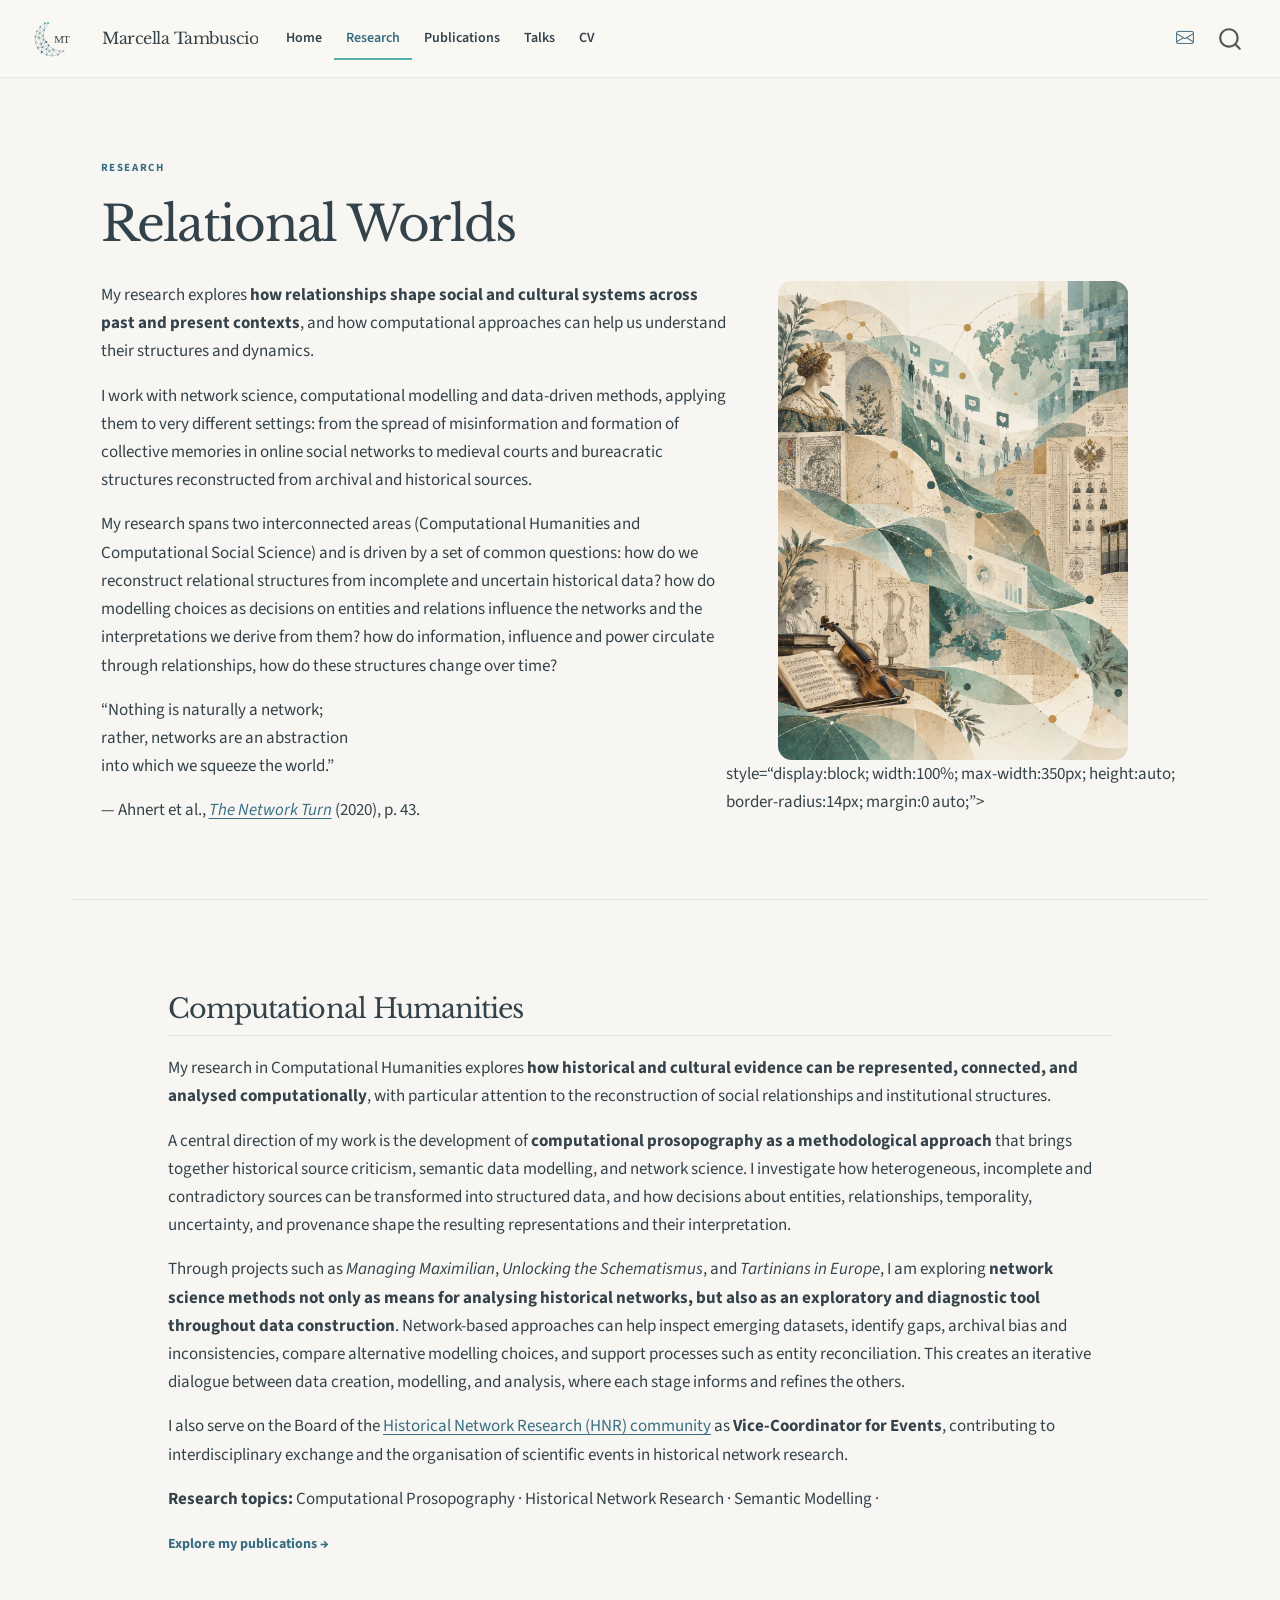
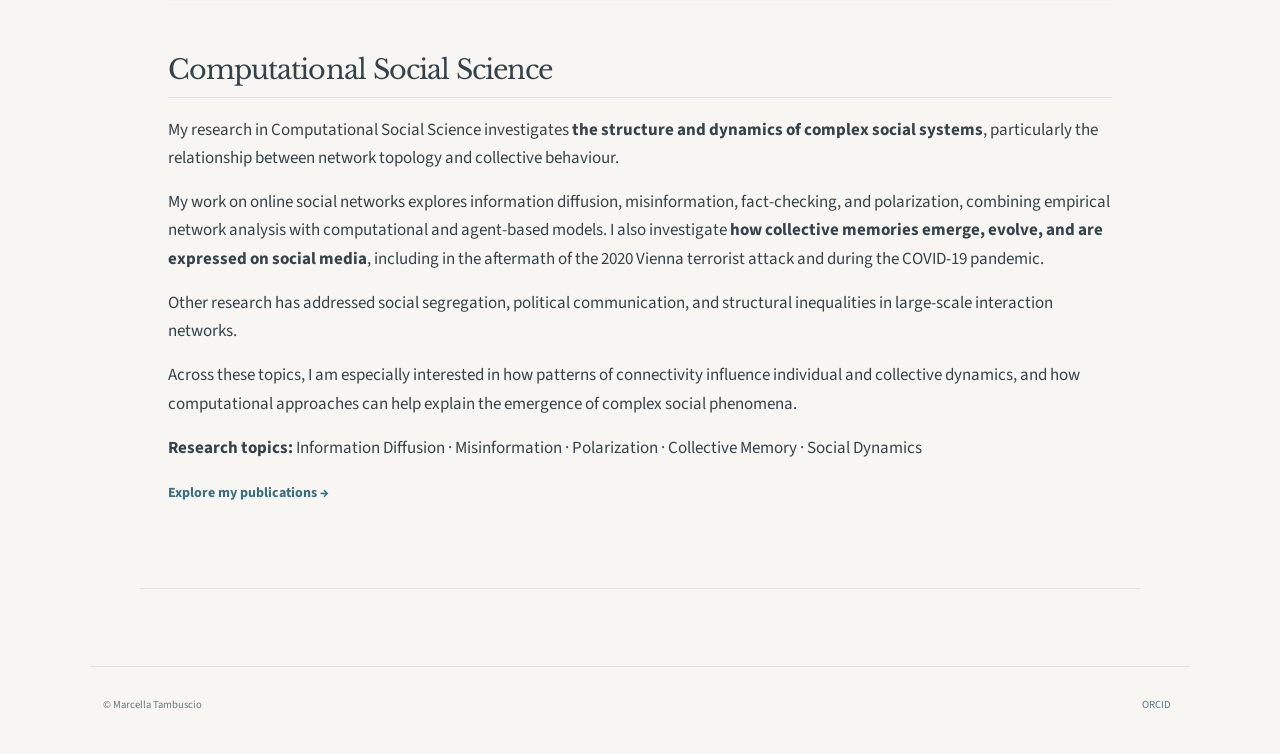
==== commit 1f448577: "Built site for gh-pages" ====
--- a/research.html
+++ b/research.html
@@ -178,7 +178,7 @@
 <p>— Ahnert et al., <a href="https://doi.org/10.1017/9781108866804"><em>The Network Turn</em></a> (2020), p.&nbsp;43.</p>
 </div>
 </div><div class="column" style="width:42%;">
-<p><img src="assets/ersilia-relational-worlds.webp" alt="Illustration of historical and cultural connections" class="research-illustration"></p>
+<p><img src="assets/ai-relational-worlds.webp" alt="Illustration of historical and cultural connections" class="research-illustration"> style=“display:block; width:100%; max-width:350px; height:auto; border-radius:14px; margin:0 auto;”&gt;</p>
 </div>
 </div>
 </section>
--- a/styles.css
+++ b/styles.css
@@ -242,4 +242,23 @@
   .site-section.intro-section {
     padding-bottom: 28px;
   }
-}+}
+
+
+/* Research - illustration size fix */
+
+.page-intro img.research-illustration {
+  display: block;
+  width: 100% !important;
+  max-width: 350px !important;
+  height: auto !important;
+  object-fit: contain;
+  border-radius: 14px;
+  margin: 0 auto;
+}
+
+@media (max-width: 980px) {
+  .page-intro img.research-illustration {
+    max-width: 290px !important;
+  }
+}
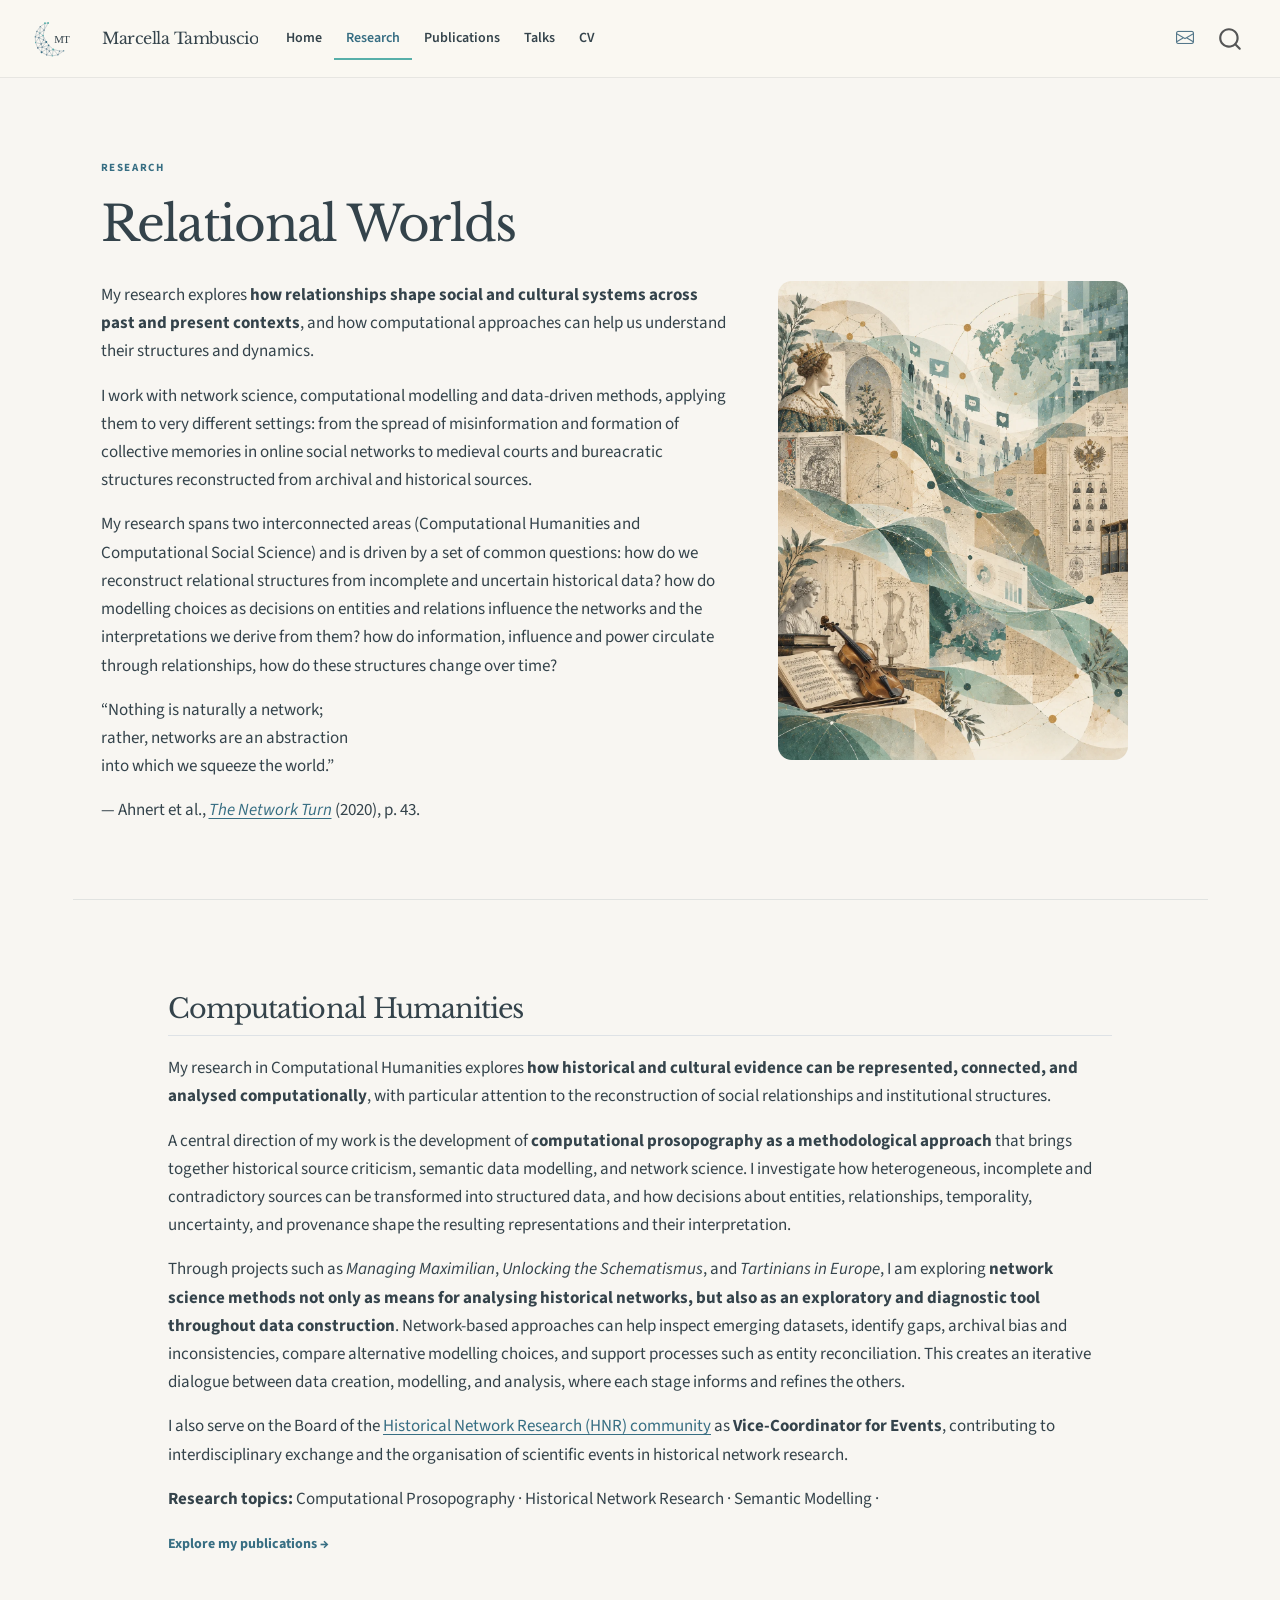
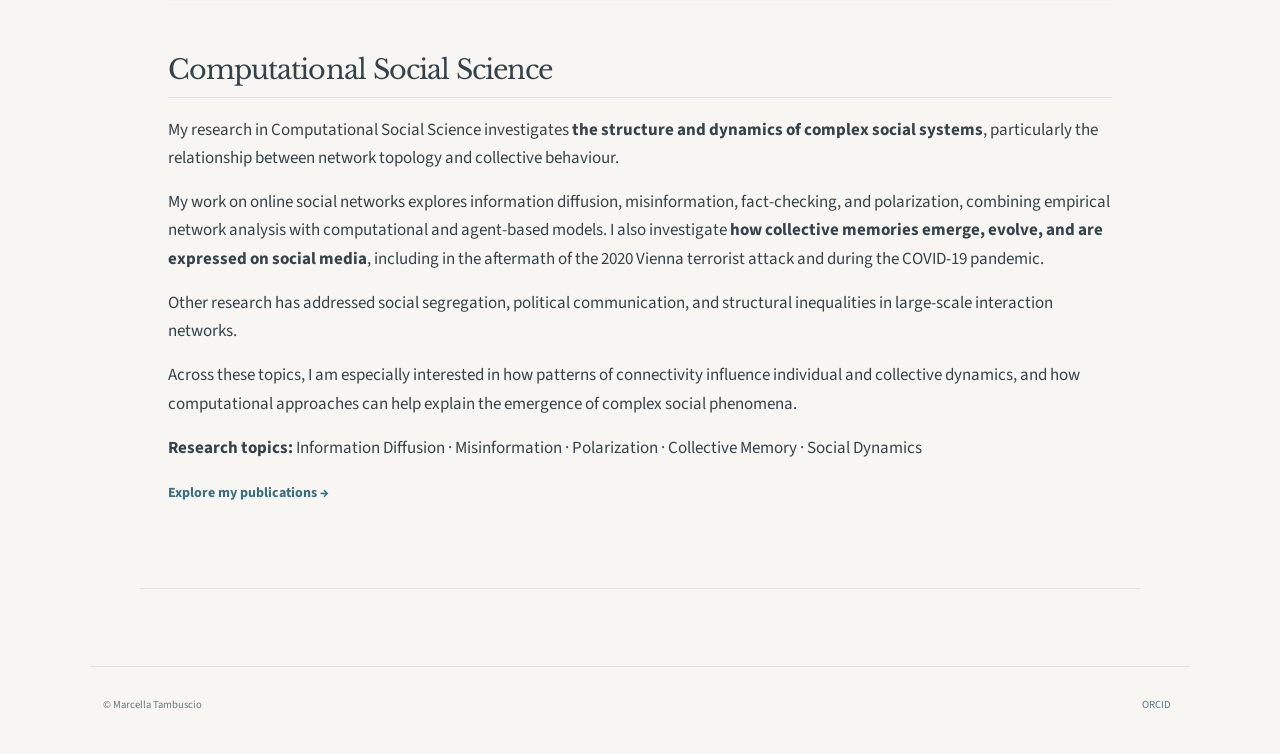
==== commit 53e8821a: "Built site for gh-pages" ====
--- a/research.html
+++ b/research.html
@@ -178,7 +178,7 @@
 <p>— Ahnert et al., <a href="https://doi.org/10.1017/9781108866804"><em>The Network Turn</em></a> (2020), p.&nbsp;43.</p>
 </div>
 </div><div class="column" style="width:42%;">
-<p><img src="assets/ai-relational-worlds.webp" alt="Illustration of historical and cultural connections" class="research-illustration"> style=“display:block; width:100%; max-width:350px; height:auto; border-radius:14px; margin:0 auto;”&gt;</p>
+<p><img src="assets/ai-relational-worlds.webp" alt="Illustration of historical and cultural connections" class="research-illustration"></p>
 </div>
 </div>
 </section>
